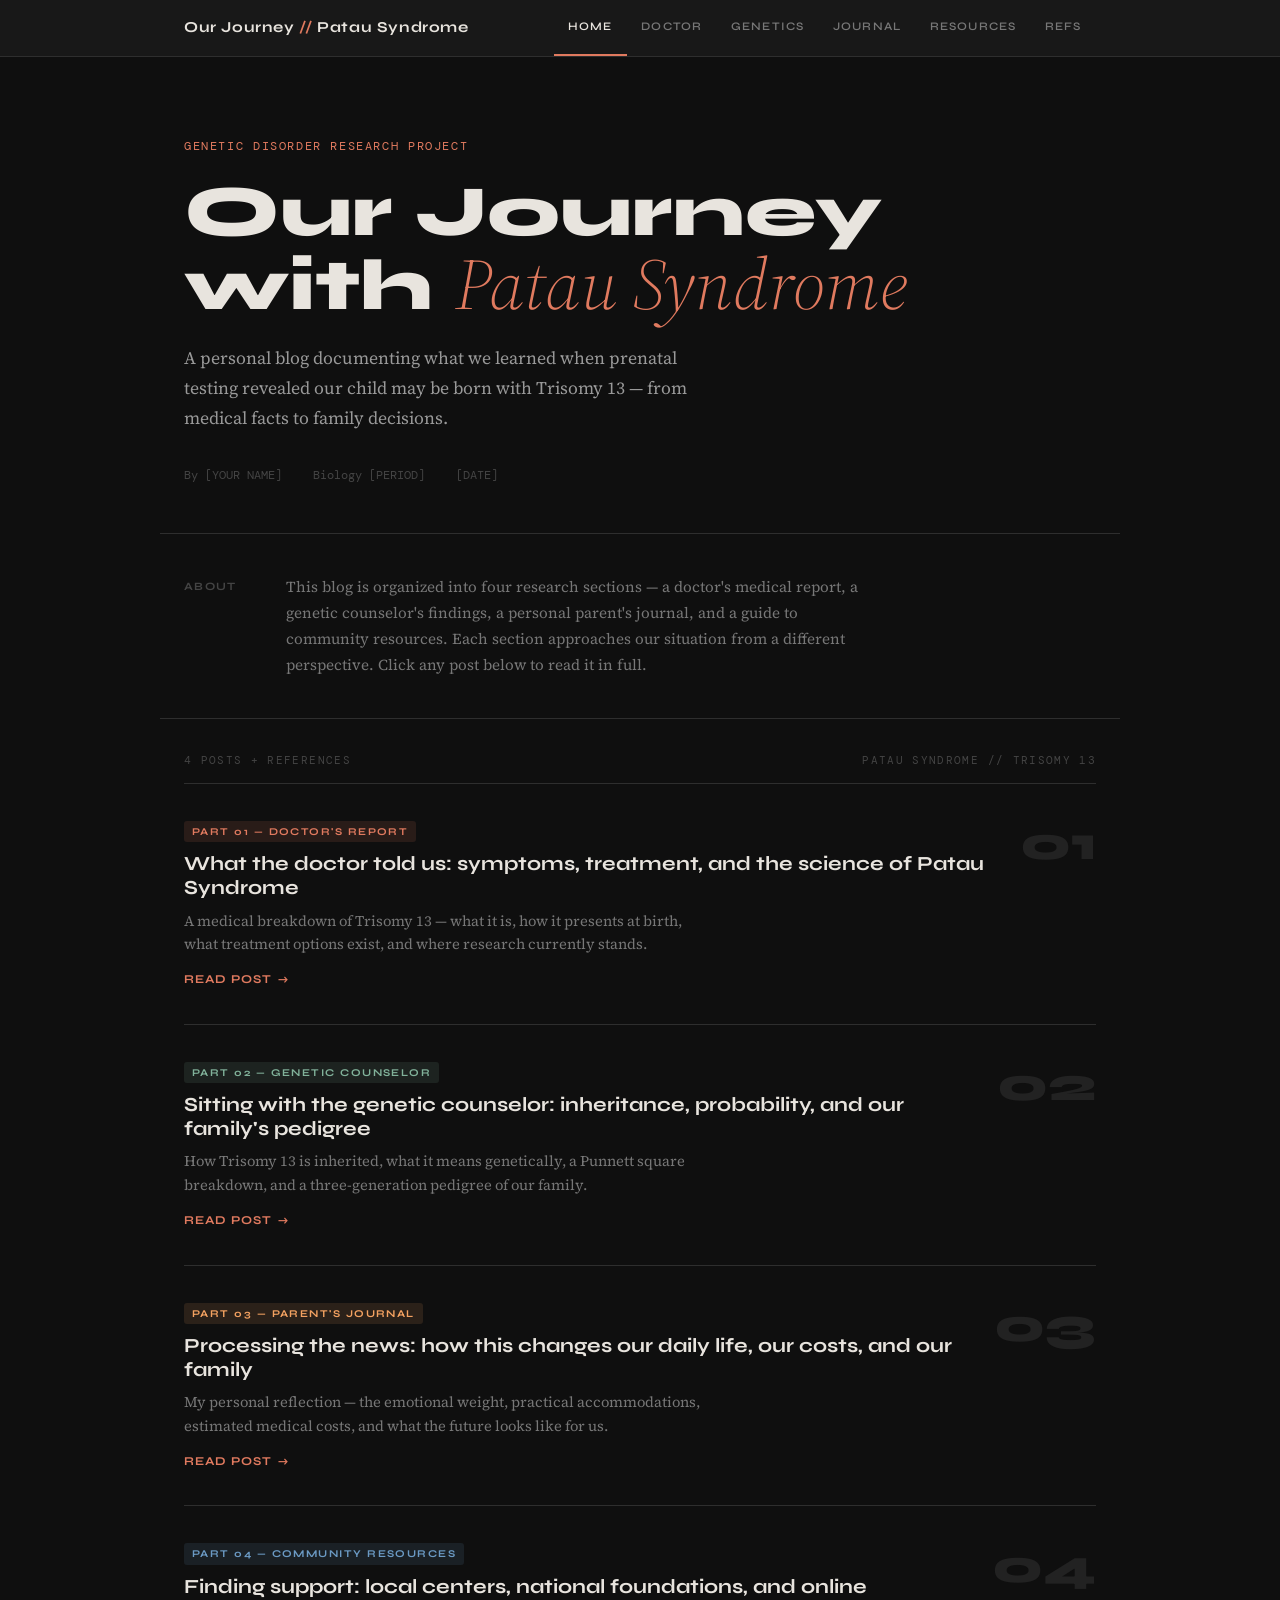
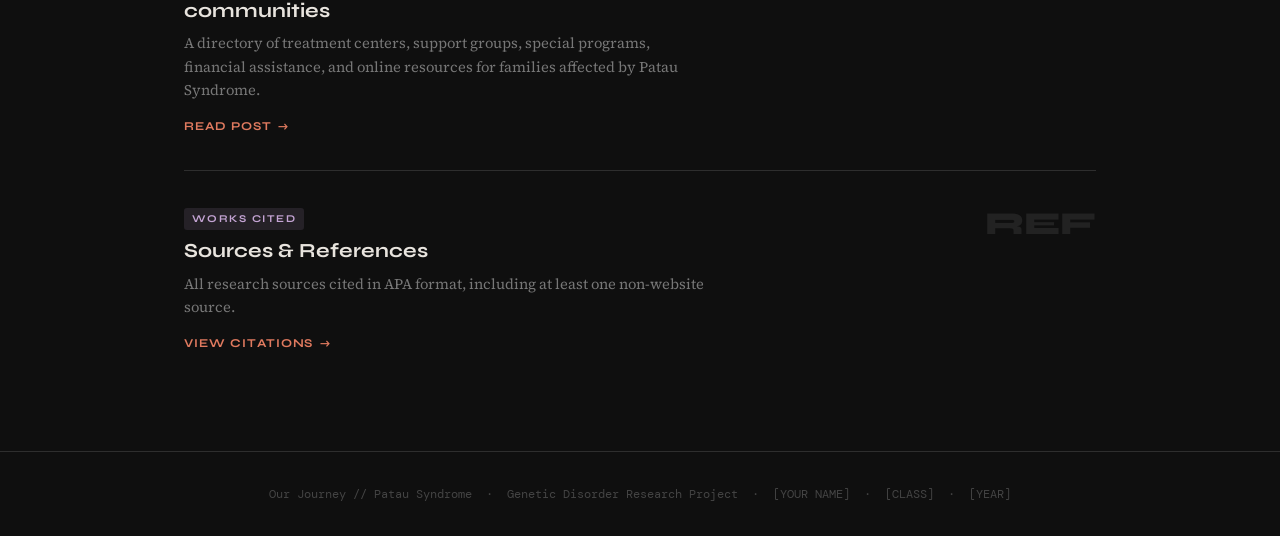
==== index.html @ 20a320dc "Add files via upload" ====
<!DOCTYPE html>
<html lang="en">
<head>
  <meta charset="UTF-8"/>
  <meta name="viewport" content="width=device-width, initial-scale=1.0"/>
  <title>Our Journey // Patau Syndrome</title>
  <link href="https://fonts.googleapis.com/css2?family=Syne:wght@400;600;700;800&family=Source+Serif+4:ital,opsz,wght@0,8..60,300;0,8..60,400;0,8..60,600;1,8..60,300;1,8..60,400&family=DM+Mono:wght@400;500&display=swap" rel="stylesheet"/>
  <style>
    :root {
      --bg: #0f0f0f; --surface: #181818; --surface2: #222; --border: #2e2e2e;
      --text: #e8e4de; --muted: #777; --muted2: #444; --accent: #e07a5f;
      --tag1: #e07a5f; --tag2: #81b29a; --tag3: #f4a261; --tag4: #6b9ac4; --tag5: #c4a4d4;
    }
    *, *::before, *::after { box-sizing: border-box; margin: 0; padding: 0; }
    html { scroll-behavior: smooth; }
    body { background: var(--bg); color: var(--text); font-family: 'Source Serif 4', Georgia, serif; line-height: 1.7; }

    .site-nav { background: var(--surface); border-bottom: 1px solid var(--border); position: sticky; top: 0; z-index: 50; }
    .nav-inner { max-width: 960px; margin: 0 auto; padding: 0 1.5rem; display: flex; align-items: center; justify-content: space-between; height: 56px; }
    .nav-brand { font-family: 'Syne', sans-serif; font-size: 0.95rem; font-weight: 700; letter-spacing: 0.04em; color: var(--text); text-decoration: none; }
    .nav-brand span { color: var(--accent); }
    .nav-links { display: flex; }
    .nav-links a { font-family: 'Syne', sans-serif; font-size: 0.72rem; font-weight: 600; letter-spacing: 0.1em; text-transform: uppercase; color: var(--muted); text-decoration: none; padding: 0 0.9rem; height: 56px; display: flex; align-items: center; border-bottom: 2px solid transparent; transition: color 0.15s, border-color 0.15s; }
    .nav-links a:hover { color: var(--text); }
    .nav-links a.active { color: var(--text); border-bottom-color: var(--accent); }

    /* ── HERO ── */
    .hero { max-width: 960px; margin: 0 auto; padding: 5rem 1.5rem 3rem; border-bottom: 1px solid var(--border); }
    .hero-label { font-family: 'DM Mono', monospace; font-size: 0.72rem; color: var(--accent); letter-spacing: 0.14em; text-transform: uppercase; margin-bottom: 1.2rem; }
    .hero h1 { font-family: 'Syne', sans-serif; font-size: clamp(2.4rem, 7vw, 4.5rem); font-weight: 800; line-height: 1.0; color: var(--text); margin-bottom: 1.4rem; }
    .hero h1 em { font-style: italic; color: var(--accent); font-family: 'Source Serif 4', serif; font-weight: 300; }
    .hero-desc { font-size: 1.1rem; color: #999; max-width: 540px; line-height: 1.7; margin-bottom: 2rem; }
    .hero-meta { font-family: 'DM Mono', monospace; font-size: 0.72rem; color: var(--muted2); }
    .hero-meta span { margin-right: 1.5rem; }

    /* ── ABOUT STRIP ── */
    .about-strip { max-width: 960px; margin: 0 auto; padding: 2.5rem 1.5rem; border-bottom: 1px solid var(--border); display: flex; gap: 2rem; align-items: flex-start; }
    .about-strip p { font-size: 0.95rem; color: var(--muted); line-height: 1.7; max-width: 580px; }
    .about-strip .about-label { font-family: 'Syne', sans-serif; font-size: 0.7rem; font-weight: 700; letter-spacing: 0.12em; text-transform: uppercase; color: var(--muted2); white-space: nowrap; padding-top: 0.15rem; min-width: 70px; }

    /* ── POST LIST ── */
    .posts { max-width: 960px; margin: 0 auto; padding: 0 1.5rem; }
    .posts-header { padding: 2rem 0 0; font-family: 'DM Mono', monospace; font-size: 0.7rem; color: var(--muted2); text-transform: uppercase; letter-spacing: 0.12em; border-bottom: 1px solid var(--border); padding-bottom: 0.8rem; display: flex; justify-content: space-between; }

    .post-card { display: grid; grid-template-columns: 1fr auto; gap: 1.5rem; align-items: start; padding: 2rem 0; border-bottom: 1px solid var(--border); text-decoration: none; transition: background 0.1s; }
    .post-card:hover .post-card-title { color: var(--accent); }
    .post-card:last-child { border-bottom: none; }

    .post-card-tag { display: inline-block; font-family: 'Syne', sans-serif; font-size: 0.65rem; font-weight: 700; letter-spacing: 0.14em; text-transform: uppercase; padding: 2px 8px; border-radius: 3px; margin-bottom: 0.6rem; }
    .t1 { background: rgba(224,122,95,0.12); color: var(--tag1); }
    .t2 { background: rgba(129,178,154,0.12); color: var(--tag2); }
    .t3 { background: rgba(244,162,97,0.12); color: var(--tag3); }
    .t4 { background: rgba(107,154,196,0.12); color: var(--tag4); }
    .t5 { background: rgba(196,164,212,0.12); color: var(--tag5); }

    .post-card-title { font-family: 'Syne', sans-serif; font-size: 1.25rem; font-weight: 700; color: var(--text); line-height: 1.2; margin-bottom: 0.6rem; transition: color 0.15s; }
    .post-card-desc { font-size: 0.92rem; color: var(--muted); line-height: 1.6; max-width: 520px; }
    .post-card-num { font-family: 'Syne', sans-serif; font-size: 3rem; font-weight: 800; color: var(--surface2); line-height: 1; padding-top: 0.3rem; user-select: none; }

    .read-link { display: inline-flex; align-items: center; gap: 0.4rem; font-family: 'Syne', sans-serif; font-size: 0.75rem; font-weight: 700; letter-spacing: 0.08em; text-transform: uppercase; color: var(--accent); margin-top: 0.8rem; text-decoration: none; }
    .read-link::after { content: '→'; }

    /* ── FOOTER ── */
    .site-footer { border-top: 1px solid var(--border); padding: 2rem 1.5rem; text-align: center; font-family: 'DM Mono', monospace; font-size: 0.74rem; color: var(--muted2); margin-top: 4rem; }
    .site-footer a { color: var(--muted); text-decoration: none; }

    @media (max-width: 600px) {
      .nav-links a { padding: 0 0.5rem; font-size: 0.65rem; }
      .post-card { grid-template-columns: 1fr; }
      .post-card-num { display: none; }
      .about-strip { flex-direction: column; gap: 0.5rem; }
    }
  </style>
</head>
<body>

<nav class="site-nav">
  <div class="nav-inner">
    <a href="index.html" class="nav-brand">Our Journey <span>//</span> Patau Syndrome</a>
    <div class="nav-links">
      <a href="index.html" class="active">Home</a>
      <a href="doctors-report.html">Doctor</a>
      <a href="genetic-counselor.html">Genetics</a>
      <a href="parents-journal.html">Journal</a>
      <a href="community-resources.html">Resources</a>
      <a href="references.html">Refs</a>
    </div>
  </div>
</nav>

<section class="hero">
  <p class="hero-label">Genetic Disorder Research Project</p>
  <h1>Our Journey<br>with <em>Patau Syndrome</em></h1>
  <p class="hero-desc">
    A personal blog documenting what we learned when prenatal testing revealed our child
    may be born with Trisomy 13 — from medical facts to family decisions.
  </p>
  <div class="hero-meta">
    <span>By [YOUR NAME]</span>
    <span>Biology [PERIOD]</span>
    <span>[DATE]</span>
  </div>
</section>

<div class="about-strip">
  <span class="about-label">About</span>
  <p>
    This blog is organized into four research sections — a doctor's medical report, a genetic
    counselor's findings, a personal parent's journal, and a guide to community resources. Each section
    approaches our situation from a different perspective. Click any post below to read it in full.
  </p>
</div>

<div class="posts">
  <div class="posts-header">
    <span>4 Posts + References</span>
    <span>Patau Syndrome // Trisomy 13</span>
  </div>

  <!-- POST 1 -->
  <a href="doctors-report.html" class="post-card">
    <div>
      <div class="post-card-tag t1">Part 01 — Doctor's Report</div>
      <div class="post-card-title">What the doctor told us: symptoms, treatment, and the science of Patau Syndrome</div>
      <p class="post-card-desc">A medical breakdown of Trisomy 13 — what it is, how it presents at birth, what treatment options exist, and where research currently stands.</p>
      <span class="read-link">Read post</span>
    </div>
    <div class="post-card-num">01</div>
  </a>

  <!-- POST 2 -->
  <a href="genetic-counselor.html" class="post-card">
    <div>
      <div class="post-card-tag t2">Part 02 — Genetic Counselor</div>
      <div class="post-card-title">Sitting with the genetic counselor: inheritance, probability, and our family's pedigree</div>
      <p class="post-card-desc">How Trisomy 13 is inherited, what it means genetically, a Punnett square breakdown, and a three-generation pedigree of our family.</p>
      <span class="read-link">Read post</span>
    </div>
    <div class="post-card-num">02</div>
  </a>

  <!-- POST 3 -->
  <a href="parents-journal.html" class="post-card">
    <div>
      <div class="post-card-tag t3">Part 03 — Parent's Journal</div>
      <div class="post-card-title">Processing the news: how this changes our daily life, our costs, and our family</div>
      <p class="post-card-desc">My personal reflection — the emotional weight, practical accommodations, estimated medical costs, and what the future looks like for us.</p>
      <span class="read-link">Read post</span>
    </div>
    <div class="post-card-num">03</div>
  </a>

  <!-- POST 4 -->
  <a href="community-resources.html" class="post-card">
    <div>
      <div class="post-card-tag t4">Part 04 — Community Resources</div>
      <div class="post-card-title">Finding support: local centers, national foundations, and online communities</div>
      <p class="post-card-desc">A directory of treatment centers, support groups, special programs, financial assistance, and online resources for families affected by Patau Syndrome.</p>
      <span class="read-link">Read post</span>
    </div>
    <div class="post-card-num">04</div>
  </a>

  <!-- REFERENCES -->
  <a href="references.html" class="post-card">
    <div>
      <div class="post-card-tag t5">Works Cited</div>
      <div class="post-card-title">Sources &amp; References</div>
      <p class="post-card-desc">All research sources cited in APA format, including at least one non-website source.</p>
      <span class="read-link">View citations</span>
    </div>
    <div class="post-card-num" style="font-size:2rem;">REF</div>
  </a>

</div>

<footer class="site-footer">
  Our Journey // Patau Syndrome &nbsp;&middot;&nbsp; Genetic Disorder Research Project &nbsp;&middot;&nbsp; [YOUR NAME] &nbsp;&middot;&nbsp; [CLASS] &nbsp;&middot;&nbsp; [YEAR]
</footer>

</body>
</html>
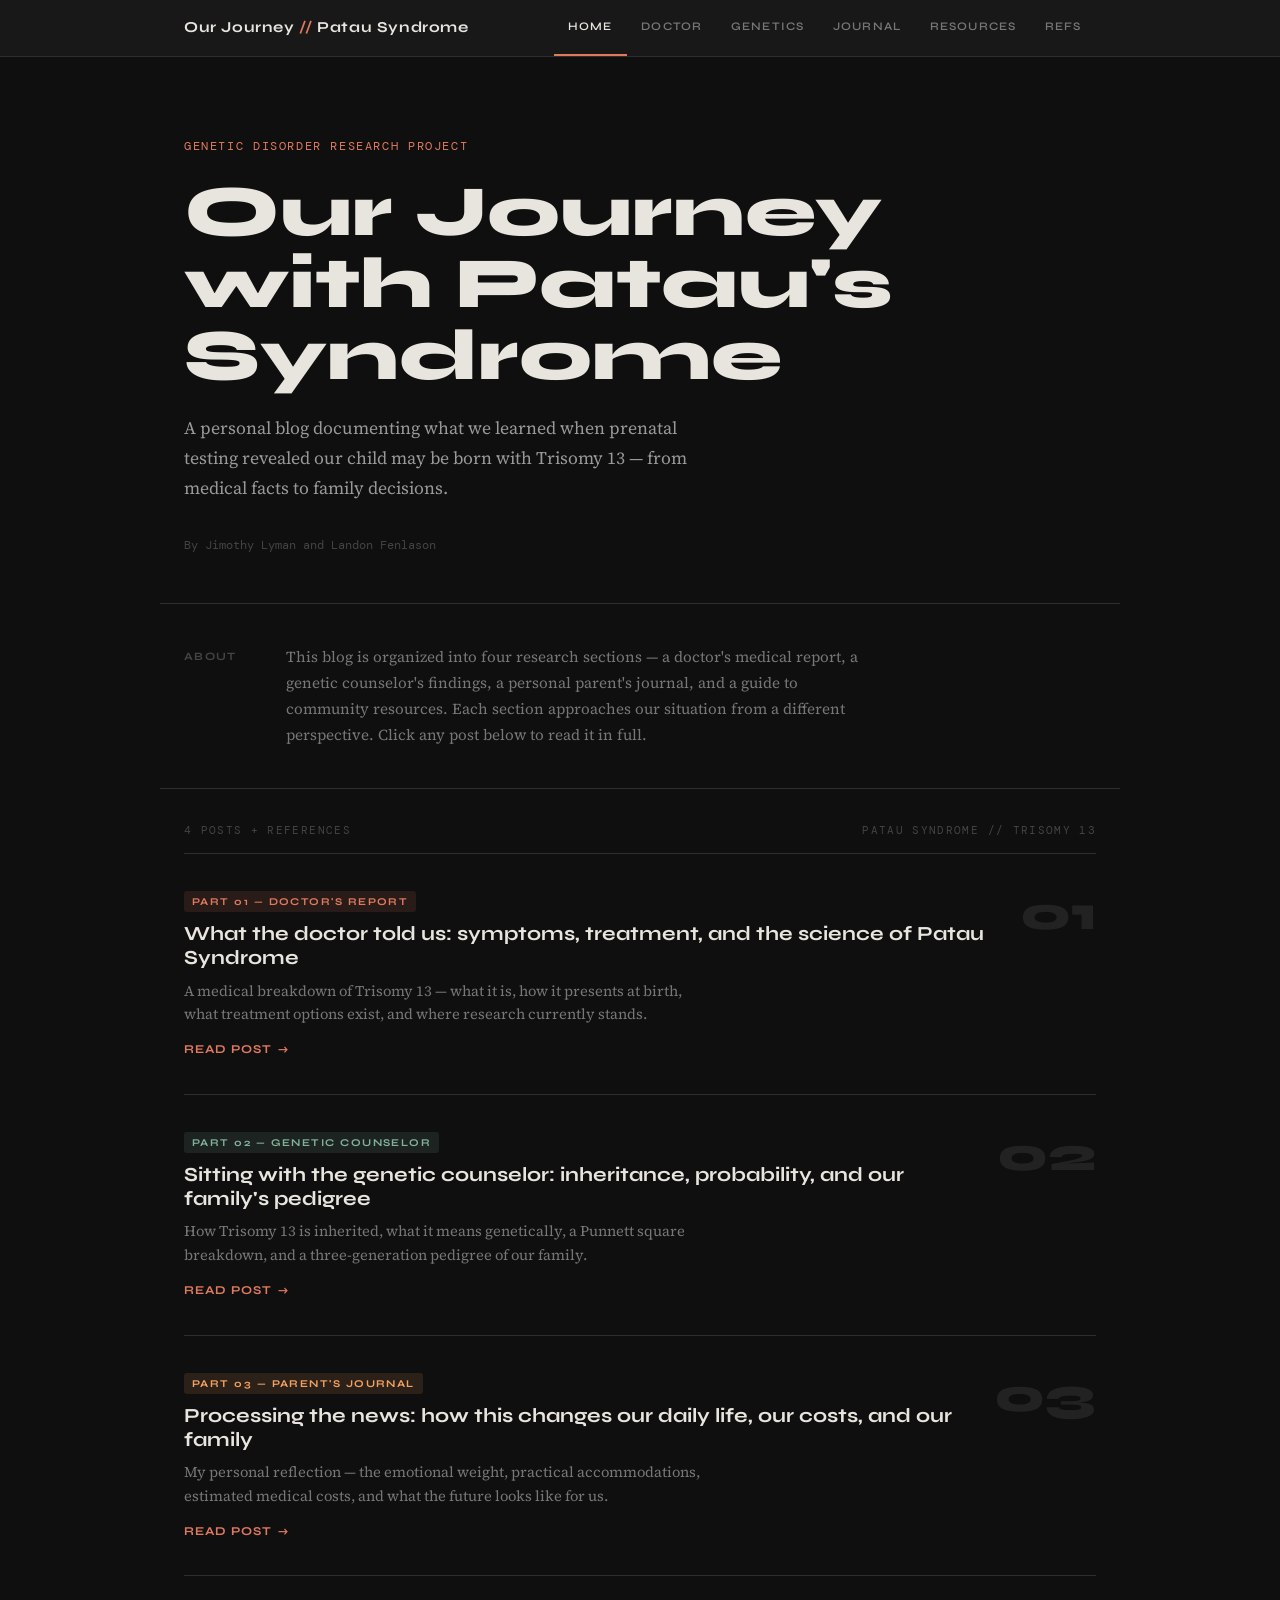
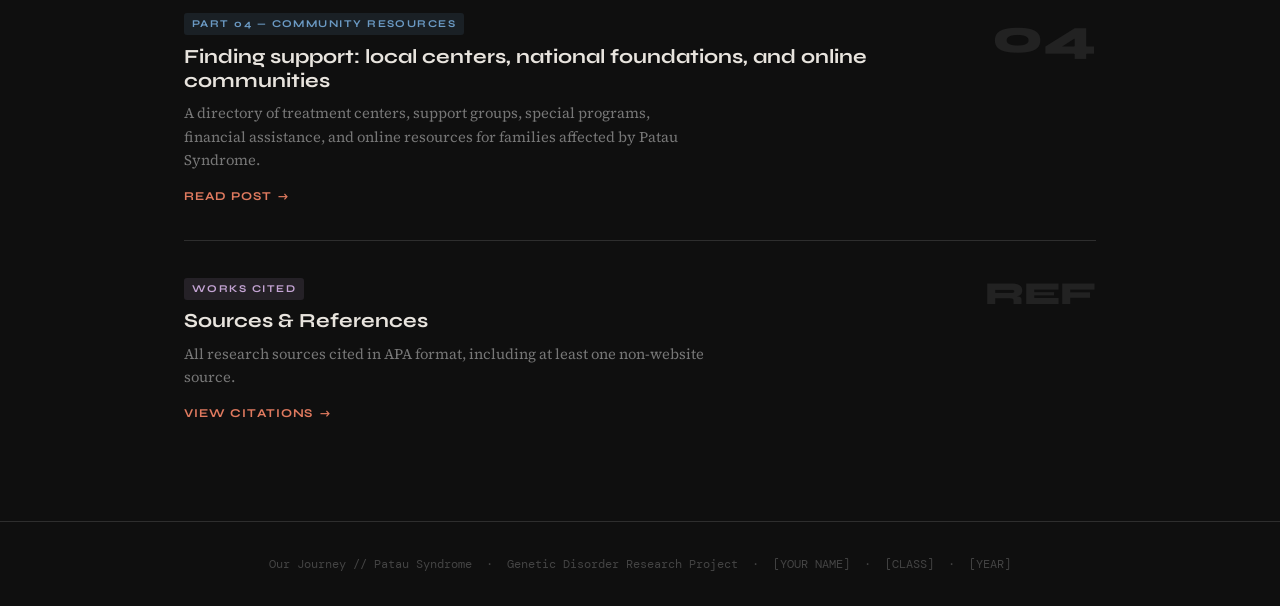
==== commit 7ba58ecb: "Formatting and signature" ====
--- a/index.html
+++ b/index.html
@@ -90,15 +90,13 @@
 
 <section class="hero">
   <p class="hero-label">Genetic Disorder Research Project</p>
-  <h1>Our Journey<br>with <em>Patau Syndrome</em></h1>
+  <h1>Our Journey<br>with Patau's Syndrome</h1>
   <p class="hero-desc">
     A personal blog documenting what we learned when prenatal testing revealed our child
     may be born with Trisomy 13 — from medical facts to family decisions.
   </p>
   <div class="hero-meta">
-    <span>By [YOUR NAME]</span>
-    <span>Biology [PERIOD]</span>
-    <span>[DATE]</span>
+    <span>By Jimothy Lyman and Landon Fenlason</span>
   </div>
 </section>
 
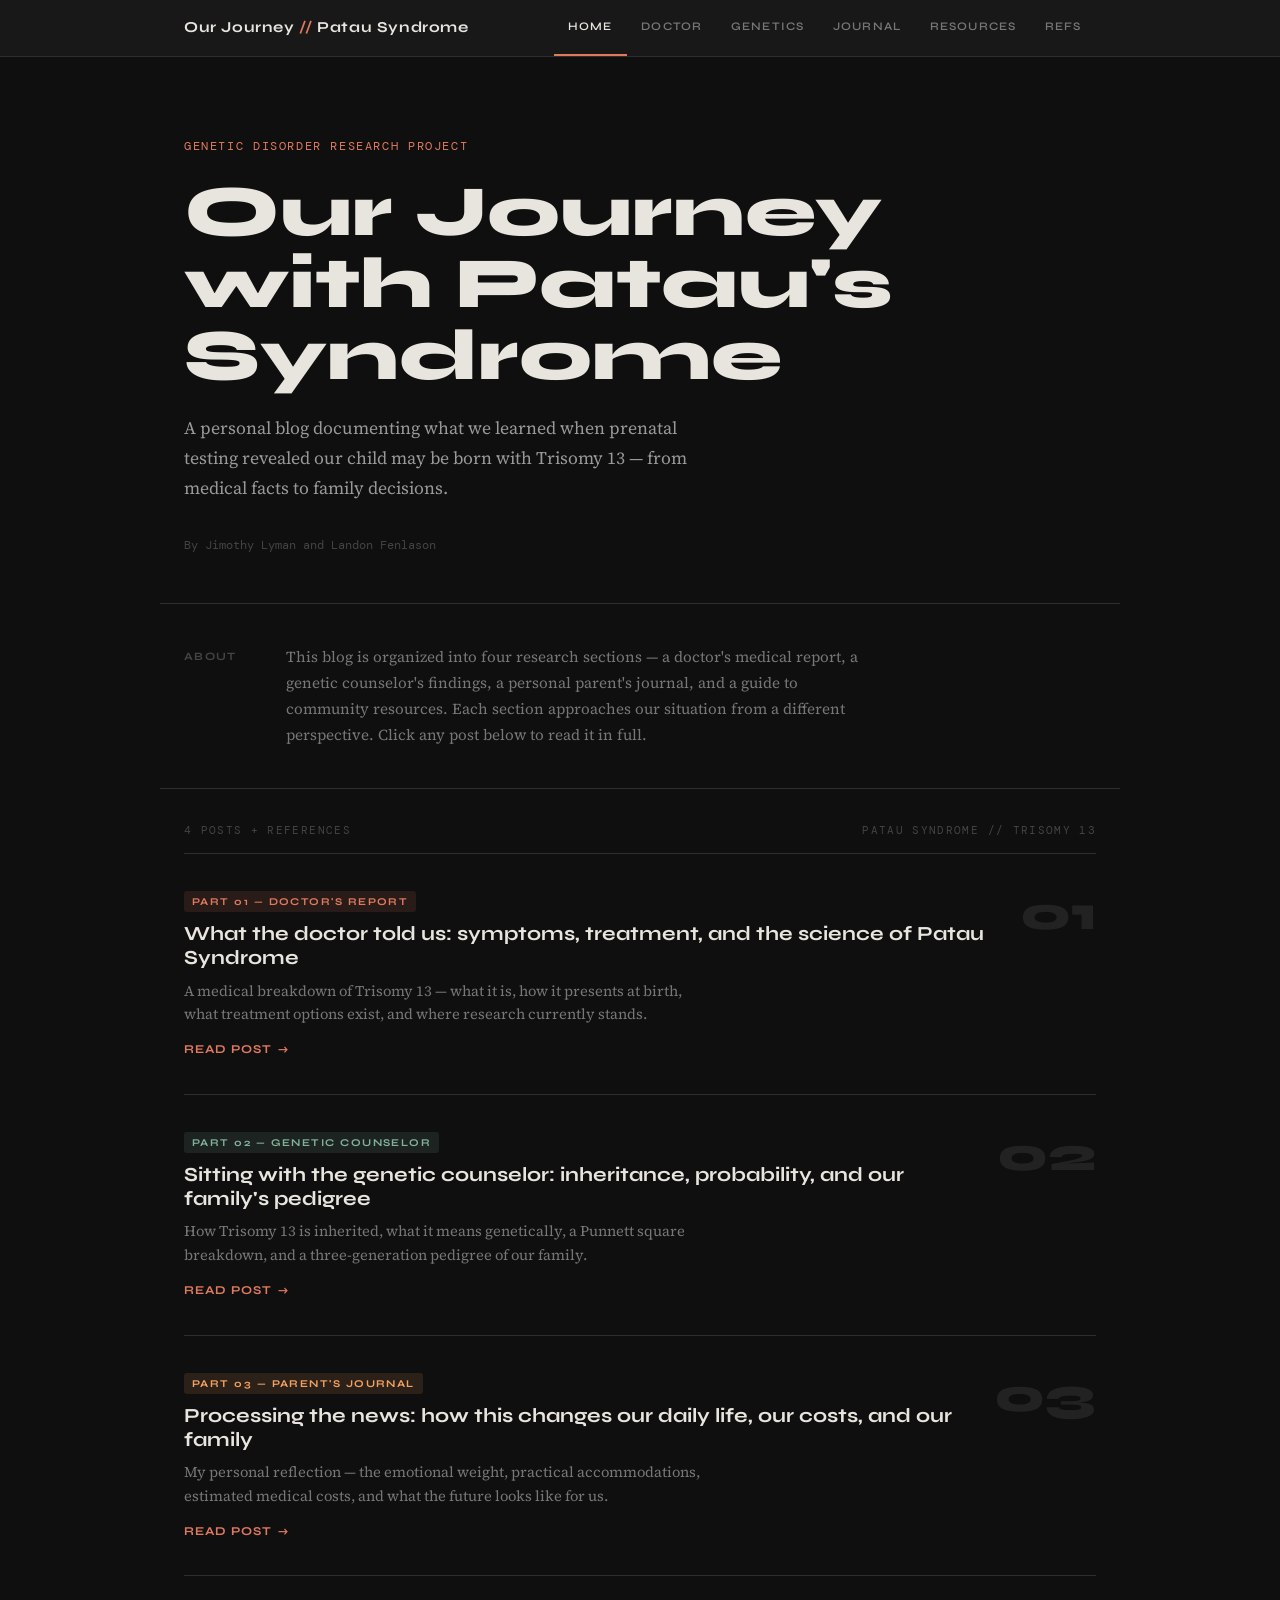
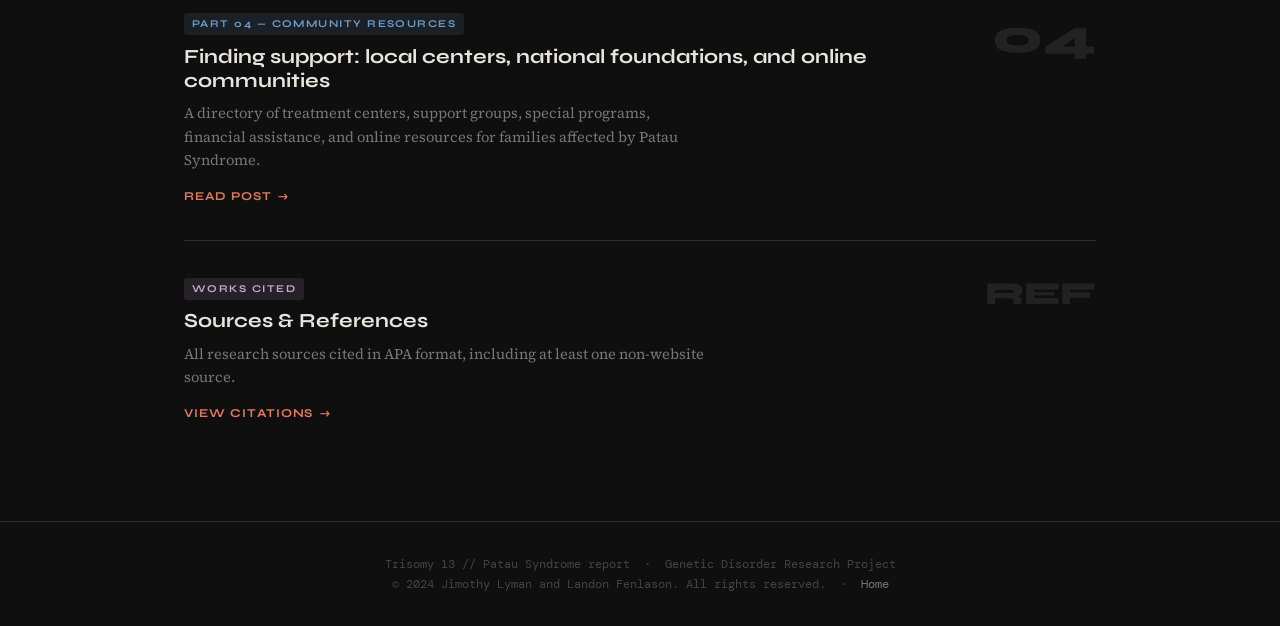
==== commit 925a5505: "Footer fix" ====
--- a/index.html
+++ b/index.html
@@ -3,7 +3,7 @@
 <head>
   <meta charset="UTF-8"/>
   <meta name="viewport" content="width=device-width, initial-scale=1.0"/>
-  <title>Our Journey // Patau Syndrome</title>
+  <title>Trisomy 13 // Patau Syndrome report</title>
   <link href="https://fonts.googleapis.com/css2?family=Syne:wght@400;600;700;800&family=Source+Serif+4:ital,opsz,wght@0,8..60,300;0,8..60,400;0,8..60,600;1,8..60,300;1,8..60,400&family=DM+Mono:wght@400;500&display=swap" rel="stylesheet"/>
   <style>
     :root {
@@ -173,8 +173,7 @@
 </div>
 
 <footer class="site-footer">
-  Our Journey // Patau Syndrome &nbsp;&middot;&nbsp; Genetic Disorder Research Project &nbsp;&middot;&nbsp; [YOUR NAME] &nbsp;&middot;&nbsp; [CLASS] &nbsp;&middot;&nbsp; [YEAR]
-</footer>
-
+  Trisomy 13 // Patau Syndrome report &nbsp;&middot;&nbsp; Genetic Disorder Research Project<br>
+  &copy; 2024 Jimothy Lyman and Landon Fenlason. All rights reserved. &nbsp;&middot;&nbsp; <a href="index.html">Home</a>
 </body>
 </html>
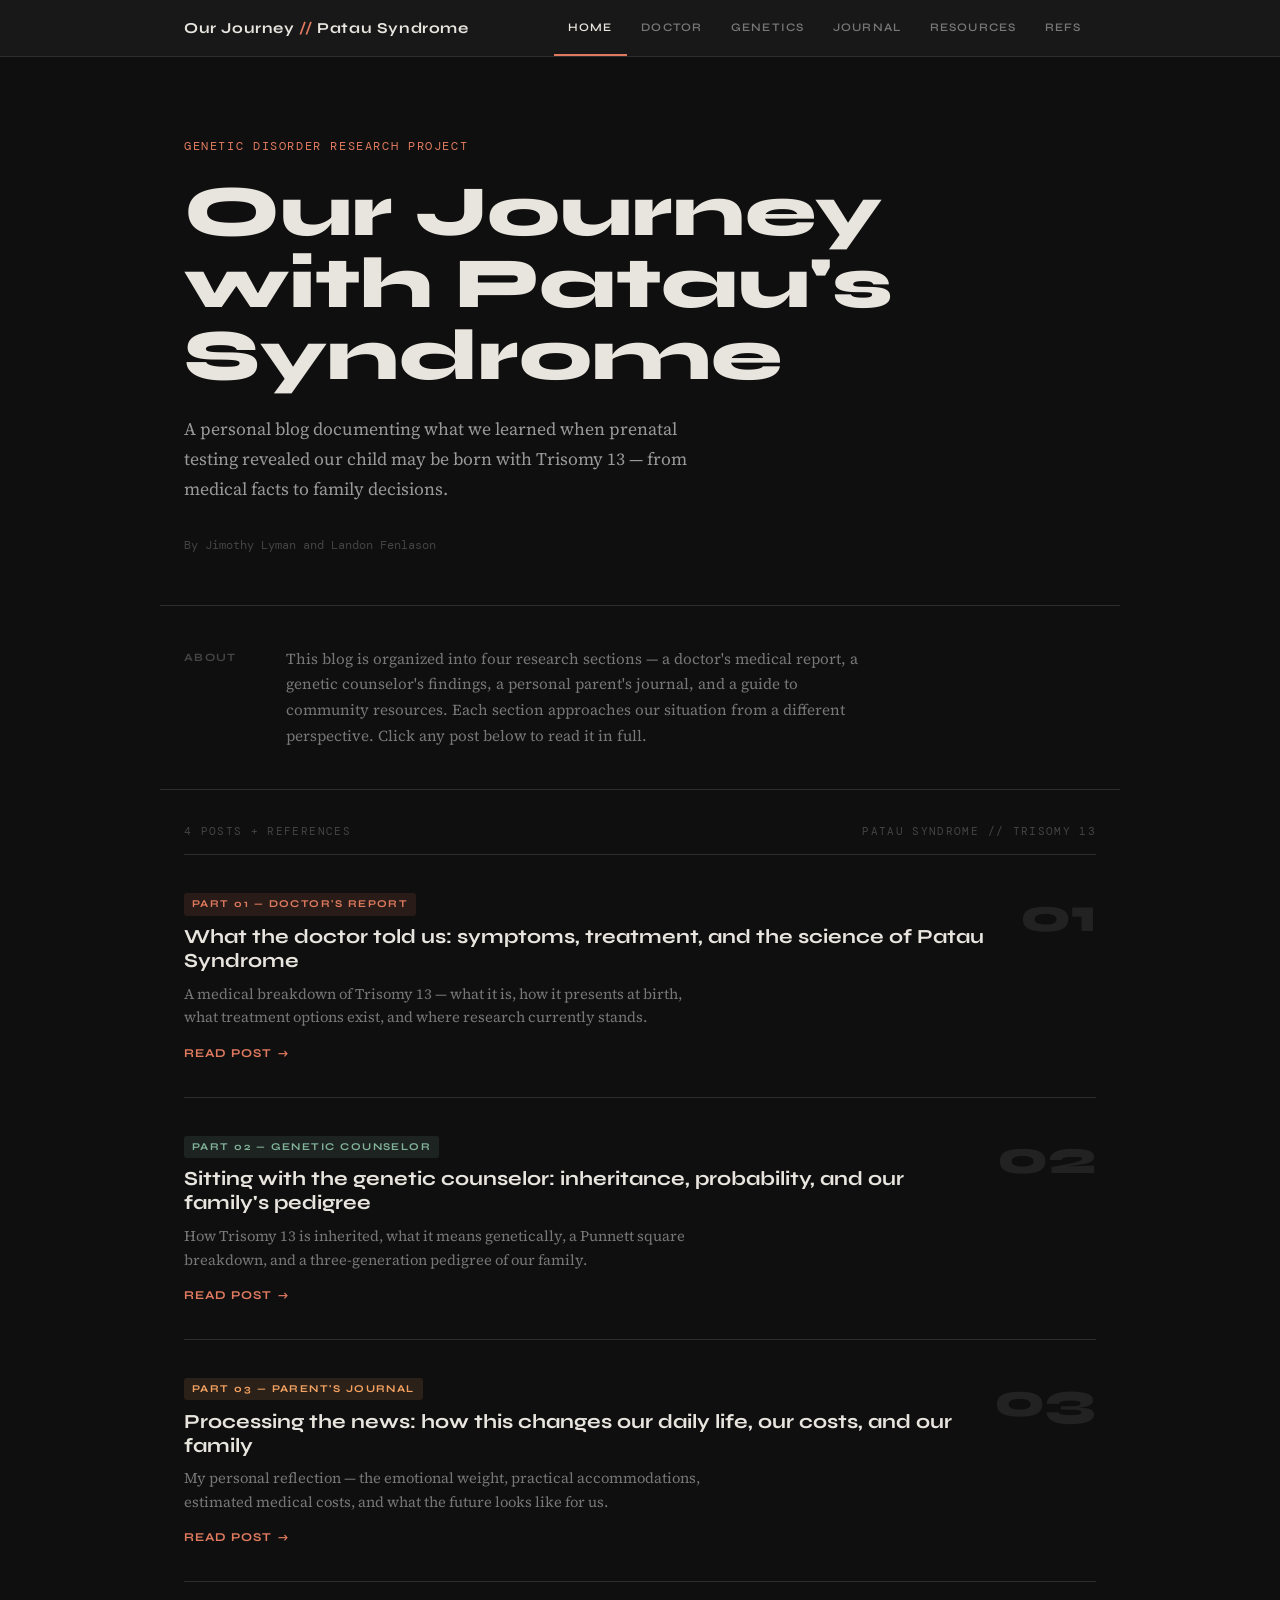
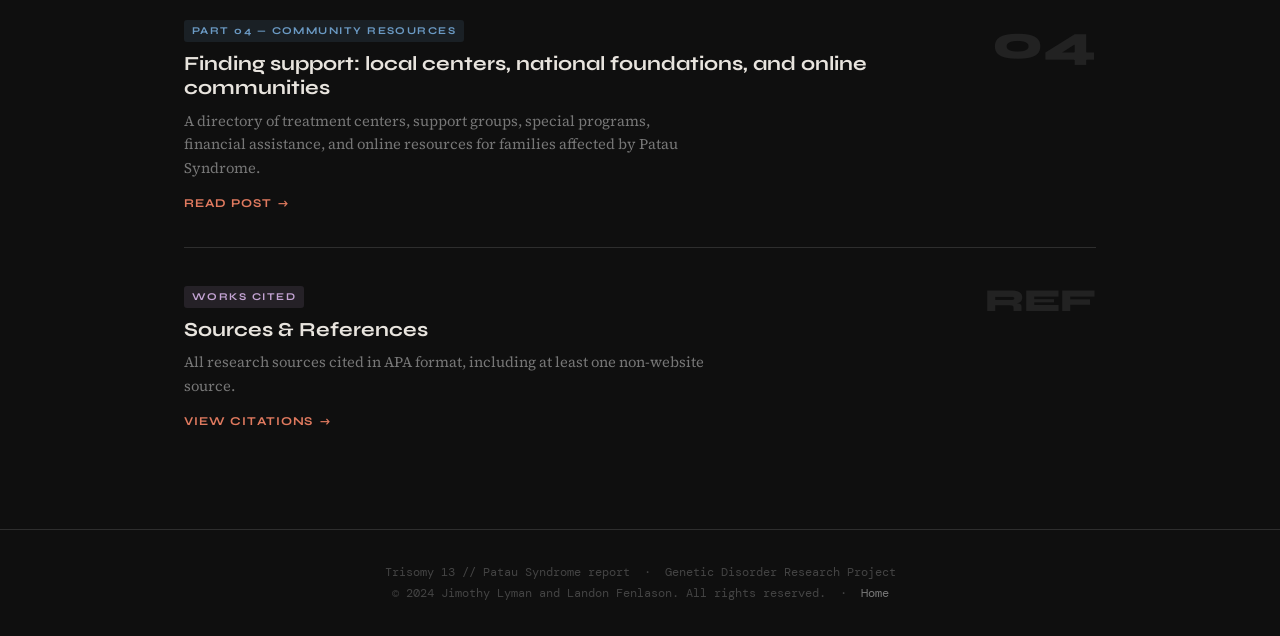
==== commit 7fa53656: "Added styles.css" ====
--- a/index.html
+++ b/index.html
@@ -5,74 +5,9 @@
   <meta name="viewport" content="width=device-width, initial-scale=1.0"/>
   <title>Trisomy 13 // Patau Syndrome report</title>
   <link href="https://fonts.googleapis.com/css2?family=Syne:wght@400;600;700;800&family=Source+Serif+4:ital,opsz,wght@0,8..60,300;0,8..60,400;0,8..60,600;1,8..60,300;1,8..60,400&family=DM+Mono:wght@400;500&display=swap" rel="stylesheet"/>
-  <style>
-    :root {
-      --bg: #0f0f0f; --surface: #181818; --surface2: #222; --border: #2e2e2e;
-      --text: #e8e4de; --muted: #777; --muted2: #444; --accent: #e07a5f;
-      --tag1: #e07a5f; --tag2: #81b29a; --tag3: #f4a261; --tag4: #6b9ac4; --tag5: #c4a4d4;
-    }
-    *, *::before, *::after { box-sizing: border-box; margin: 0; padding: 0; }
-    html { scroll-behavior: smooth; }
-    body { background: var(--bg); color: var(--text); font-family: 'Source Serif 4', Georgia, serif; line-height: 1.7; }
-
-    .site-nav { background: var(--surface); border-bottom: 1px solid var(--border); position: sticky; top: 0; z-index: 50; }
-    .nav-inner { max-width: 960px; margin: 0 auto; padding: 0 1.5rem; display: flex; align-items: center; justify-content: space-between; height: 56px; }
-    .nav-brand { font-family: 'Syne', sans-serif; font-size: 0.95rem; font-weight: 700; letter-spacing: 0.04em; color: var(--text); text-decoration: none; }
-    .nav-brand span { color: var(--accent); }
-    .nav-links { display: flex; }
-    .nav-links a { font-family: 'Syne', sans-serif; font-size: 0.72rem; font-weight: 600; letter-spacing: 0.1em; text-transform: uppercase; color: var(--muted); text-decoration: none; padding: 0 0.9rem; height: 56px; display: flex; align-items: center; border-bottom: 2px solid transparent; transition: color 0.15s, border-color 0.15s; }
-    .nav-links a:hover { color: var(--text); }
-    .nav-links a.active { color: var(--text); border-bottom-color: var(--accent); }
-
-    /* ── HERO ── */
-    .hero { max-width: 960px; margin: 0 auto; padding: 5rem 1.5rem 3rem; border-bottom: 1px solid var(--border); }
-    .hero-label { font-family: 'DM Mono', monospace; font-size: 0.72rem; color: var(--accent); letter-spacing: 0.14em; text-transform: uppercase; margin-bottom: 1.2rem; }
-    .hero h1 { font-family: 'Syne', sans-serif; font-size: clamp(2.4rem, 7vw, 4.5rem); font-weight: 800; line-height: 1.0; color: var(--text); margin-bottom: 1.4rem; }
-    .hero h1 em { font-style: italic; color: var(--accent); font-family: 'Source Serif 4', serif; font-weight: 300; }
-    .hero-desc { font-size: 1.1rem; color: #999; max-width: 540px; line-height: 1.7; margin-bottom: 2rem; }
-    .hero-meta { font-family: 'DM Mono', monospace; font-size: 0.72rem; color: var(--muted2); }
-    .hero-meta span { margin-right: 1.5rem; }
-
-    /* ── ABOUT STRIP ── */
-    .about-strip { max-width: 960px; margin: 0 auto; padding: 2.5rem 1.5rem; border-bottom: 1px solid var(--border); display: flex; gap: 2rem; align-items: flex-start; }
-    .about-strip p { font-size: 0.95rem; color: var(--muted); line-height: 1.7; max-width: 580px; }
-    .about-strip .about-label { font-family: 'Syne', sans-serif; font-size: 0.7rem; font-weight: 700; letter-spacing: 0.12em; text-transform: uppercase; color: var(--muted2); white-space: nowrap; padding-top: 0.15rem; min-width: 70px; }
-
-    /* ── POST LIST ── */
-    .posts { max-width: 960px; margin: 0 auto; padding: 0 1.5rem; }
-    .posts-header { padding: 2rem 0 0; font-family: 'DM Mono', monospace; font-size: 0.7rem; color: var(--muted2); text-transform: uppercase; letter-spacing: 0.12em; border-bottom: 1px solid var(--border); padding-bottom: 0.8rem; display: flex; justify-content: space-between; }
-
-    .post-card { display: grid; grid-template-columns: 1fr auto; gap: 1.5rem; align-items: start; padding: 2rem 0; border-bottom: 1px solid var(--border); text-decoration: none; transition: background 0.1s; }
-    .post-card:hover .post-card-title { color: var(--accent); }
-    .post-card:last-child { border-bottom: none; }
-
-    .post-card-tag { display: inline-block; font-family: 'Syne', sans-serif; font-size: 0.65rem; font-weight: 700; letter-spacing: 0.14em; text-transform: uppercase; padding: 2px 8px; border-radius: 3px; margin-bottom: 0.6rem; }
-    .t1 { background: rgba(224,122,95,0.12); color: var(--tag1); }
-    .t2 { background: rgba(129,178,154,0.12); color: var(--tag2); }
-    .t3 { background: rgba(244,162,97,0.12); color: var(--tag3); }
-    .t4 { background: rgba(107,154,196,0.12); color: var(--tag4); }
-    .t5 { background: rgba(196,164,212,0.12); color: var(--tag5); }
-
-    .post-card-title { font-family: 'Syne', sans-serif; font-size: 1.25rem; font-weight: 700; color: var(--text); line-height: 1.2; margin-bottom: 0.6rem; transition: color 0.15s; }
-    .post-card-desc { font-size: 0.92rem; color: var(--muted); line-height: 1.6; max-width: 520px; }
-    .post-card-num { font-family: 'Syne', sans-serif; font-size: 3rem; font-weight: 800; color: var(--surface2); line-height: 1; padding-top: 0.3rem; user-select: none; }
-
-    .read-link { display: inline-flex; align-items: center; gap: 0.4rem; font-family: 'Syne', sans-serif; font-size: 0.75rem; font-weight: 700; letter-spacing: 0.08em; text-transform: uppercase; color: var(--accent); margin-top: 0.8rem; text-decoration: none; }
-    .read-link::after { content: '→'; }
-
-    /* ── FOOTER ── */
-    .site-footer { border-top: 1px solid var(--border); padding: 2rem 1.5rem; text-align: center; font-family: 'DM Mono', monospace; font-size: 0.74rem; color: var(--muted2); margin-top: 4rem; }
-    .site-footer a { color: var(--muted); text-decoration: none; }
-
-    @media (max-width: 600px) {
-      .nav-links a { padding: 0 0.5rem; font-size: 0.65rem; }
-      .post-card { grid-template-columns: 1fr; }
-      .post-card-num { display: none; }
-      .about-strip { flex-direction: column; gap: 0.5rem; }
-    }
-  </style>
+  <link rel="stylesheet" href="styles.css"/>
 </head>
-<body>
+<body class="page-home">
 
 <nav class="site-nav">
   <div class="nav-inner">
@@ -115,7 +50,6 @@
     <span>Patau Syndrome // Trisomy 13</span>
   </div>
 
-  <!-- POST 1 -->
   <a href="doctors-report.html" class="post-card">
     <div>
       <div class="post-card-tag t1">Part 01 — Doctor's Report</div>
@@ -126,7 +60,6 @@
     <div class="post-card-num">01</div>
   </a>
 
-  <!-- POST 2 -->
   <a href="genetic-counselor.html" class="post-card">
     <div>
       <div class="post-card-tag t2">Part 02 — Genetic Counselor</div>
@@ -137,7 +70,6 @@
     <div class="post-card-num">02</div>
   </a>
 
-  <!-- POST 3 -->
   <a href="parents-journal.html" class="post-card">
     <div>
       <div class="post-card-tag t3">Part 03 — Parent's Journal</div>
@@ -148,7 +80,6 @@
     <div class="post-card-num">03</div>
   </a>
 
-  <!-- POST 4 -->
   <a href="community-resources.html" class="post-card">
     <div>
       <div class="post-card-tag t4">Part 04 — Community Resources</div>
@@ -159,7 +90,6 @@
     <div class="post-card-num">04</div>
   </a>
 
-  <!-- REFERENCES -->
   <a href="references.html" class="post-card">
     <div>
       <div class="post-card-tag t5">Works Cited</div>
@@ -169,11 +99,12 @@
     </div>
     <div class="post-card-num" style="font-size:2rem;">REF</div>
   </a>
-
 </div>
 
 <footer class="site-footer">
   Trisomy 13 // Patau Syndrome report &nbsp;&middot;&nbsp; Genetic Disorder Research Project<br>
   &copy; 2024 Jimothy Lyman and Landon Fenlason. All rights reserved. &nbsp;&middot;&nbsp; <a href="index.html">Home</a>
+</footer>
+
 </body>
 </html>
--- a/styles.css
+++ b/styles.css
@@ -0,0 +1,647 @@
+/* =============================================================
+   styles.css — Unified stylesheet for Trisomy 13 / Patau Syndrome site
+   Pages: index, doctors-report, genetic-counselor,
+          parents-journal, community-resources, references
+   ============================================================= */
+
+/* ── CSS VARIABLES ─────────────────────────────────────────── */
+:root {
+  --bg: #0f0f0f;
+  --surface: #181818;
+  --surface2: #222;
+  --border: #2e2e2e;
+  --text: #e8e4de;
+  --muted: #777;
+  --muted2: #444;
+  --accent: #e07a5f;
+  --tag1: #e07a5f;
+  --tag2: #81b29a;
+  --tag3: #f4a261;
+  --tag4: #6b9ac4;
+  --tag5: #c4a4d4;
+}
+
+/* ── RESET ──────────────────────────────────────────────────── */
+*, *::before, *::after { box-sizing: border-box; margin: 0; padding: 0; }
+html { scroll-behavior: smooth; }
+body {
+  background: var(--bg);
+  color: var(--text);
+  font-family: 'Source Serif 4', Georgia, serif;
+  line-height: 1.75;
+}
+
+/* ── NAV ────────────────────────────────────────────────────── */
+.site-nav {
+  background: var(--surface);
+  border-bottom: 1px solid var(--border);
+  position: sticky;
+  top: 0;
+  z-index: 50;
+}
+.nav-inner {
+  max-width: 960px;
+  margin: 0 auto;
+  padding: 0 1.5rem;
+  display: flex;
+  align-items: center;
+  justify-content: space-between;
+  height: 56px;
+}
+.nav-brand {
+  font-family: 'Syne', sans-serif;
+  font-size: 0.95rem;
+  font-weight: 700;
+  letter-spacing: 0.04em;
+  color: var(--text);
+  text-decoration: none;
+}
+.nav-brand span { color: var(--tag1); }
+.nav-links { display: flex; }
+.nav-links a {
+  font-family: 'Syne', sans-serif;
+  font-size: 0.72rem;
+  font-weight: 600;
+  letter-spacing: 0.1em;
+  text-transform: uppercase;
+  color: var(--muted);
+  text-decoration: none;
+  padding: 0 0.9rem;
+  height: 56px;
+  display: flex;
+  align-items: center;
+  border-bottom: 2px solid transparent;
+  transition: color 0.15s, border-color 0.15s;
+}
+.nav-links a:hover { color: var(--text); }
+
+/*
+ * Per-page active underline colour.
+ * Add one of these classes to <body> on each page:
+ *   page-home | page-doctor | page-genetics | page-journal | page-resources | page-refs
+ */
+body.page-home      .nav-links a.active { color: var(--text); border-bottom-color: var(--accent); }
+body.page-doctor    .nav-links a.active { color: var(--text); border-bottom-color: var(--tag1); }
+body.page-genetics  .nav-links a.active { color: var(--text); border-bottom-color: var(--tag2); }
+body.page-journal   .nav-links a.active { color: var(--text); border-bottom-color: var(--tag3); }
+body.page-resources .nav-links a.active { color: var(--text); border-bottom-color: var(--tag4); }
+body.page-refs      .nav-links a.active { color: var(--text); border-bottom-color: var(--tag5); }
+
+/* ── PAGE WRAPPERS ──────────────────────────────────────────── */
+.page {
+  max-width: 720px;
+  margin: 0 auto;
+  padding: 3.5rem 1.5rem 6rem;
+}
+/* community-resources uses a wider layout */
+.page.page-wide { max-width: 960px; }
+
+/* ── POST HEADER ────────────────────────────────────────────── */
+.post-tag {
+  display: inline-block;
+  font-family: 'Syne', sans-serif;
+  font-size: 0.68rem;
+  font-weight: 700;
+  letter-spacing: 0.14em;
+  text-transform: uppercase;
+  padding: 3px 10px;
+  border-radius: 3px;
+  margin-bottom: 1.2rem;
+}
+.post-tag.t1 { background: rgba(224,122,95,0.12);  color: var(--tag1); }
+.post-tag.t2 { background: rgba(129,178,154,0.12); color: var(--tag2); }
+.post-tag.t3 { background: rgba(244,162,97,0.12);  color: var(--tag3); }
+.post-tag.t4 { background: rgba(107,154,196,0.12); color: var(--tag4); }
+.post-tag.t5 { background: rgba(196,164,212,0.12); color: var(--tag5); }
+
+.post-title {
+  font-family: 'Syne', sans-serif;
+  font-size: clamp(1.8rem, 5vw, 2.6rem);
+  font-weight: 800;
+  line-height: 1.1;
+  color: var(--text);
+  margin-bottom: 1rem;
+  max-width: 700px;
+}
+.post-meta {
+  font-family: 'DM Mono', monospace;
+  font-size: 0.73rem;
+  color: var(--muted2);
+  margin-bottom: 2.5rem;
+  padding-bottom: 2rem;
+  border-bottom: 1px solid var(--border);
+}
+.post-meta span { margin-right: 1.2rem; }
+
+/* ── PROSE ──────────────────────────────────────────────────── */
+.prose h2 {
+  font-family: 'Syne', sans-serif;
+  font-size: 1.2rem;
+  font-weight: 700;
+  color: var(--text);
+  margin: 3rem 0 1rem;
+  padding-top: 2.5rem;
+  border-top: 1px solid var(--border);
+}
+.prose h2:first-child { margin-top: 0; padding-top: 0; border-top: none; }
+.prose h3 {
+  font-family: 'Syne', sans-serif;
+  font-size: 0.82rem;
+  font-weight: 700;
+  color: var(--muted);
+  text-transform: uppercase;
+  letter-spacing: 0.1em;
+  margin: 1.8rem 0 0.7rem;
+}
+.prose p  { margin-bottom: 1.3rem; color: #ccc8c0; font-size: 1.02rem; }
+.prose ul,
+.prose ol { margin: 0.5rem 0 1.4rem 1.3rem; color: #ccc8c0; font-size: 1.02rem; }
+.prose li { margin-bottom: 0.5rem; }
+.prose strong { color: var(--text); font-weight: 600; }
+
+/* ── BLOCKQUOTE ─────────────────────────────────────────────── */
+/*
+ * Default border colour is --accent (tag1/red).
+ * doctor stays tag1, genetics uses tag2, journal uses tag3, resources uses tag4.
+ */
+blockquote {
+  border-left: 3px solid var(--tag1);
+  padding: 0.8rem 1.2rem;
+  margin: 2rem 0;
+  background: var(--surface);
+  border-radius: 0 6px 6px 0;
+  max-width: 680px;
+}
+blockquote p { color: #999 !important; font-style: italic; margin: 0 !important; font-size: 0.97rem; }
+
+body.page-genetics  blockquote { border-left-color: var(--tag2); }
+body.page-journal   blockquote { border-left-color: var(--tag3); }
+body.page-resources blockquote { border-left-color: var(--tag4); }
+
+/* ── TODO BOXES ─────────────────────────────────────────────── */
+.todo {
+  background: #1a1600;
+  border: 1px dashed #554400;
+  border-radius: 6px;
+  padding: 0.7rem 1rem;
+  margin: 0.8rem 0 1.6rem;
+  font-family: 'DM Mono', monospace;
+  font-size: 0.75rem;
+  color: #aa8800;
+  line-height: 1.5;
+}
+.todo::before { content: "// TODO: "; opacity: 0.55; }
+
+/* ── STAT GRID ──────────────────────────────────────────────── */
+.stat-grid {
+  display: grid;
+  grid-template-columns: repeat(auto-fit, minmax(140px, 1fr));
+  gap: 1px;
+  background: var(--border);
+  border: 1px solid var(--border);
+  border-radius: 8px;
+  overflow: hidden;
+  margin: 1.8rem 0;
+}
+.stat-cell {
+  background: var(--surface);
+  padding: 1.2rem 0.8rem;
+  text-align: center;
+}
+.stat-cell .num {
+  font-family: 'Syne', sans-serif;
+  font-size: 1.5rem;
+  font-weight: 800;
+  color: var(--tag1);   /* doctor uses tag1 */
+  display: block;
+  margin-bottom: 0.3rem;
+}
+.stat-cell .lbl {
+  font-family: 'DM Mono', monospace;
+  font-size: 0.65rem;
+  color: var(--muted);
+  text-transform: uppercase;
+  letter-spacing: 0.06em;
+  line-height: 1.4;
+}
+/* journal page uses tag3 for stat numbers */
+body.page-journal .stat-cell .num { color: var(--tag3); }
+
+/* ── IMAGE GRID & PLACEHOLDERS ──────────────────────────────── */
+.img-grid2 {
+  display: grid;
+  grid-template-columns: 1fr 1fr;
+  gap: 1rem;
+  margin: 2rem 0;
+}
+.img-ph {
+  background: var(--surface2);
+  border: 1px dashed var(--border);
+  border-radius: 8px;
+  display: flex;
+  flex-direction: column;
+  align-items: center;
+  justify-content: center;
+  gap: 0.6rem;
+  color: var(--muted2);
+  font-family: 'DM Mono', monospace;
+  font-size: 0.7rem;
+  text-align: center;
+  padding: 1rem;
+}
+/* opt-in aspect ratios used by specific pages */
+.img-ph.ratio-4-3  { aspect-ratio: 4/3; }
+.img-ph.ratio-16-9 { aspect-ratio: 16/9; }
+.img-ph .icon { font-size: 1.8rem; opacity: 0.25; }
+.blog-img { width: 100%; border-radius: 8px; object-fit: cover; display: block; }
+.img-caption {
+  font-family: 'DM Mono', monospace;
+  font-size: 0.7rem;
+  color: var(--muted2);
+  margin-top: 0.4rem;
+  text-align: center;
+}
+
+/* ── POST NAV ───────────────────────────────────────────────── */
+.post-nav {
+  display: flex;
+  justify-content: space-between;
+  margin-top: 4rem;
+  padding-top: 2rem;
+  border-top: 1px solid var(--border);
+}
+.post-nav a {
+  font-family: 'Syne', sans-serif;
+  font-size: 0.8rem;
+  font-weight: 700;
+  letter-spacing: 0.06em;
+  text-transform: uppercase;
+  color: var(--muted);
+  text-decoration: none;
+  transition: color 0.15s;
+}
+.post-nav a:hover { color: var(--text); }
+/* "Next" accent per section */
+body.page-doctor    .post-nav .next { color: var(--tag1); }
+body.page-genetics  .post-nav .next { color: var(--tag2); }
+body.page-journal   .post-nav .next { color: var(--tag3); }
+body.page-resources .post-nav .next { color: var(--tag4); }
+
+/* ── FOOTER ─────────────────────────────────────────────────── */
+.site-footer {
+  border-top: 1px solid var(--border);
+  padding: 2rem 1.5rem;
+  text-align: center;
+  font-family: 'DM Mono', monospace;
+  font-size: 0.74rem;
+  color: var(--muted2);
+  margin-top: 4rem;
+}
+.site-footer a { color: var(--muted); text-decoration: none; }
+
+/* ══════════════════════════════════════════════════════════════
+   INDEX PAGE
+   ══════════════════════════════════════════════════════════════ */
+.hero {
+  max-width: 960px;
+  margin: 0 auto;
+  padding: 5rem 1.5rem 3rem;
+  border-bottom: 1px solid var(--border);
+}
+.hero-label {
+  font-family: 'DM Mono', monospace;
+  font-size: 0.72rem;
+  color: var(--accent);
+  letter-spacing: 0.14em;
+  text-transform: uppercase;
+  margin-bottom: 1.2rem;
+}
+.hero h1 {
+  font-family: 'Syne', sans-serif;
+  font-size: clamp(2.4rem, 7vw, 4.5rem);
+  font-weight: 800;
+  line-height: 1.0;
+  color: var(--text);
+  margin-bottom: 1.4rem;
+}
+.hero h1 em {
+  font-style: italic;
+  color: var(--accent);
+  font-family: 'Source Serif 4', serif;
+  font-weight: 300;
+}
+.hero-desc {
+  font-size: 1.1rem;
+  color: #999;
+  max-width: 540px;
+  line-height: 1.7;
+  margin-bottom: 2rem;
+}
+.hero-meta { font-family: 'DM Mono', monospace; font-size: 0.72rem; color: var(--muted2); }
+.hero-meta span { margin-right: 1.5rem; }
+
+.about-strip {
+  max-width: 960px;
+  margin: 0 auto;
+  padding: 2.5rem 1.5rem;
+  border-bottom: 1px solid var(--border);
+  display: flex;
+  gap: 2rem;
+  align-items: flex-start;
+}
+.about-strip p { font-size: 0.95rem; color: var(--muted); line-height: 1.7; max-width: 580px; }
+.about-strip .about-label {
+  font-family: 'Syne', sans-serif;
+  font-size: 0.7rem;
+  font-weight: 700;
+  letter-spacing: 0.12em;
+  text-transform: uppercase;
+  color: var(--muted2);
+  white-space: nowrap;
+  padding-top: 0.15rem;
+  min-width: 70px;
+}
+
+.posts { max-width: 960px; margin: 0 auto; padding: 0 1.5rem; }
+.posts-header {
+  padding: 2rem 0 0.8rem;
+  font-family: 'DM Mono', monospace;
+  font-size: 0.7rem;
+  color: var(--muted2);
+  text-transform: uppercase;
+  letter-spacing: 0.12em;
+  border-bottom: 1px solid var(--border);
+  display: flex;
+  justify-content: space-between;
+}
+
+.post-card {
+  display: grid;
+  grid-template-columns: 1fr auto;
+  gap: 1.5rem;
+  align-items: start;
+  padding: 2rem 0;
+  border-bottom: 1px solid var(--border);
+  text-decoration: none;
+  transition: background 0.1s;
+}
+.post-card:hover .post-card-title { color: var(--accent); }
+.post-card:last-child { border-bottom: none; }
+
+.post-card-tag {
+  display: inline-block;
+  font-family: 'Syne', sans-serif;
+  font-size: 0.65rem;
+  font-weight: 700;
+  letter-spacing: 0.14em;
+  text-transform: uppercase;
+  padding: 2px 8px;
+  border-radius: 3px;
+  margin-bottom: 0.6rem;
+}
+.post-card-tag.t1 { background: rgba(224,122,95,0.12);  color: var(--tag1); }
+.post-card-tag.t2 { background: rgba(129,178,154,0.12); color: var(--tag2); }
+.post-card-tag.t3 { background: rgba(244,162,97,0.12);  color: var(--tag3); }
+.post-card-tag.t4 { background: rgba(107,154,196,0.12); color: var(--tag4); }
+.post-card-tag.t5 { background: rgba(196,164,212,0.12); color: var(--tag5); }
+
+.post-card-title {
+  font-family: 'Syne', sans-serif;
+  font-size: 1.25rem;
+  font-weight: 700;
+  color: var(--text);
+  line-height: 1.2;
+  margin-bottom: 0.6rem;
+  transition: color 0.15s;
+}
+.post-card-desc { font-size: 0.92rem; color: var(--muted); line-height: 1.6; max-width: 520px; }
+.post-card-num {
+  font-family: 'Syne', sans-serif;
+  font-size: 3rem;
+  font-weight: 800;
+  color: var(--surface2);
+  line-height: 1;
+  padding-top: 0.3rem;
+  user-select: none;
+}
+
+.read-link {
+  display: inline-flex;
+  align-items: center;
+  gap: 0.4rem;
+  font-family: 'Syne', sans-serif;
+  font-size: 0.75rem;
+  font-weight: 700;
+  letter-spacing: 0.08em;
+  text-transform: uppercase;
+  color: var(--accent);
+  margin-top: 0.8rem;
+  text-decoration: none;
+}
+.read-link::after { content: '→'; }
+
+/* ══════════════════════════════════════════════════════════════
+   GENETIC COUNSELOR — Punnett table & pedigree
+   ══════════════════════════════════════════════════════════════ */
+.punnett-wrap { margin: 2rem 0; overflow-x: auto; }
+.punnett-note {
+  font-family: 'DM Mono', monospace;
+  font-size: 0.74rem;
+  color: var(--muted);
+  margin-bottom: 1rem;
+  font-style: italic;
+  line-height: 1.5;
+}
+table.punnett {
+  border-collapse: collapse;
+  font-family: 'Syne', sans-serif;
+  font-size: 0.88rem;
+  width: 100%;
+}
+table.punnett td,
+table.punnett th {
+  border: 1px solid var(--border);
+  padding: 0.9rem 1rem;
+  text-align: center;
+  min-width: 140px;
+}
+table.punnett th { background: var(--surface2); color: var(--muted); font-size: 0.78rem; letter-spacing: 0.06em; font-weight: 600; }
+table.punnett .ph       { background: var(--surface2); font-style: italic; color: var(--muted); font-size: 0.8rem; }
+table.punnett .normal   { background: rgba(129,178,154,0.07); color: var(--tag2); }
+table.punnett .carrier  { background: rgba(244,162,97,0.07);  color: var(--tag3); }
+table.punnett .affected { background: rgba(224,122,95,0.08);  color: var(--tag1); }
+
+.pedigree-wrap {
+  background: var(--surface);
+  border: 1px solid var(--border);
+  border-radius: 8px;
+  padding: 1.5rem;
+  margin: 2rem 0;
+}
+.pedigree-note {
+  font-family: 'DM Mono', monospace;
+  font-size: 0.72rem;
+  color: var(--muted2);
+  text-align: center;
+  margin-top: 1rem;
+  line-height: 1.6;
+}
+
+/* ══════════════════════════════════════════════════════════════
+   COMMUNITY RESOURCES — section labels & resource cards
+   ══════════════════════════════════════════════════════════════ */
+.section-label {
+  font-family: 'Syne', sans-serif;
+  font-size: 0.78rem;
+  font-weight: 700;
+  letter-spacing: 0.12em;
+  text-transform: uppercase;
+  color: var(--muted2);
+  padding: 2.5rem 0 0.8rem;
+  margin-top: 2.5rem;
+  border-top: 1px solid var(--border);
+  display: block;
+}
+.section-label:first-of-type { margin-top: 0; border-top: none; padding-top: 0; }
+
+.intro-text {
+  max-width: 600px;
+  color: #999;
+  font-size: 0.97rem;
+  margin-bottom: 1.5rem;
+  line-height: 1.7;
+}
+
+.card-grid {
+  display: grid;
+  grid-template-columns: repeat(auto-fill, minmax(260px, 1fr));
+  gap: 1px;
+  background: var(--border);
+  border: 1px solid var(--border);
+  border-radius: 8px;
+  overflow: hidden;
+  margin: 1rem 0 2rem;
+}
+.resource-card { background: var(--surface); padding: 1.3rem 1.5rem; }
+.resource-card h4 {
+  font-family: 'Syne', sans-serif;
+  font-size: 0.95rem;
+  font-weight: 700;
+  color: var(--text);
+  margin-bottom: 0.5rem;
+  line-height: 1.3;
+}
+.resource-card p { font-size: 0.86rem; color: var(--muted); margin-bottom: 0.8rem; line-height: 1.6; }
+.resource-card .contact { font-family: 'DM Mono', monospace; font-size: 0.72rem; color: var(--tag4); line-height: 1.7; word-break: break-word; }
+.resource-card .placeholder {
+  font-family: 'DM Mono', monospace;
+  font-size: 0.75rem;
+  color: #444;
+  font-style: italic;
+  border: 1px dashed #333;
+  border-radius: 4px;
+  padding: 0.5rem 0.8rem;
+  margin-top: 0.5rem;
+}
+
+/* ══════════════════════════════════════════════════════════════
+   REFERENCES PAGE
+   ══════════════════════════════════════════════════════════════ */
+.ref-intro { color: #888; font-size: 0.95rem; line-height: 1.7; margin-bottom: 2.5rem; max-width: 580px; }
+.ref-intro a { color: var(--tag5); text-decoration: underline; text-underline-offset: 3px; }
+
+.req-box {
+  background: var(--surface);
+  border: 1px solid var(--border);
+  border-radius: 8px;
+  padding: 1.3rem 1.5rem;
+  margin-bottom: 2.5rem;
+}
+.req-box h3 {
+  font-family: 'Syne', sans-serif;
+  font-size: 0.8rem;
+  font-weight: 700;
+  letter-spacing: 0.1em;
+  text-transform: uppercase;
+  color: var(--muted2);
+  margin-bottom: 1rem;
+}
+.req-list { list-style: none; margin: 0; padding: 0; }
+.req-list li {
+  font-family: 'DM Mono', monospace;
+  font-size: 0.78rem;
+  color: var(--muted);
+  padding: 0.4rem 0;
+  border-bottom: 1px solid var(--border);
+  display: flex;
+  gap: 0.8rem;
+  align-items: baseline;
+}
+.req-list li:last-child { border-bottom: none; }
+.req-list .check   { color: var(--tag2); font-size: 0.7rem; flex-shrink: 0; }
+.req-list .pending { color: #444;        font-size: 0.7rem; flex-shrink: 0; }
+
+.cite-section-label {
+  font-family: 'Syne', sans-serif;
+  font-size: 0.72rem;
+  font-weight: 700;
+  letter-spacing: 0.12em;
+  text-transform: uppercase;
+  color: var(--muted2);
+  padding: 2rem 0 0.6rem;
+  margin-top: 1rem;
+  display: flex;
+  align-items: center;
+  gap: 0.8rem;
+}
+.cite-section-label::after { content: ''; flex: 1; height: 1px; background: var(--border); }
+
+.citation {
+  padding: 1.3rem 0;
+  border-bottom: 1px solid var(--border);
+  display: grid;
+  grid-template-columns: auto 1fr;
+  gap: 1.2rem;
+  align-items: start;
+}
+.citation:last-child { border-bottom: none; }
+.cite-num { font-family: 'Syne', sans-serif; font-size: 1.1rem; font-weight: 800; color: var(--muted2); line-height: 1; padding-top: 0.2rem; min-width: 28px; }
+.cite-body { font-family: 'DM Mono', monospace; font-size: 0.8rem; color: #888; line-height: 1.7; user-select: all; }
+.cite-body .cite-type {
+  display: inline-block;
+  font-size: 0.65rem;
+  font-weight: 700;
+  letter-spacing: 0.1em;
+  text-transform: uppercase;
+  padding: 1px 7px;
+  border-radius: 3px;
+  margin-bottom: 0.4rem;
+  vertical-align: middle;
+  margin-left: 0.4rem;
+}
+.non-web { background: rgba(129,178,154,0.1); color: var(--tag2); }
+.web     { background: rgba(107,154,196,0.1); color: var(--tag4); }
+
+.tip-box {
+  background: var(--surface);
+  border: 1px solid var(--border);
+  border-radius: 8px;
+  padding: 1.2rem 1.5rem;
+  margin-top: 2.5rem;
+  font-family: 'DM Mono', monospace;
+  font-size: 0.78rem;
+  color: var(--muted);
+  line-height: 1.7;
+}
+.tip-box strong { color: var(--muted2); font-weight: 600; display: block; margin-bottom: 0.5rem; }
+.tip-box a { color: var(--tag5); text-decoration: none; }
+
+/* ── RESPONSIVE ─────────────────────────────────────────────── */
+@media (max-width: 600px) {
+  .nav-links a     { padding: 0 0.5rem; font-size: 0.65rem; }
+  .img-grid2       { grid-template-columns: 1fr; }
+  .post-card       { grid-template-columns: 1fr; }
+  .post-card-num   { display: none; }
+  .about-strip     { flex-direction: column; gap: 0.5rem; }
+  .card-grid       { grid-template-columns: 1fr; }
+}
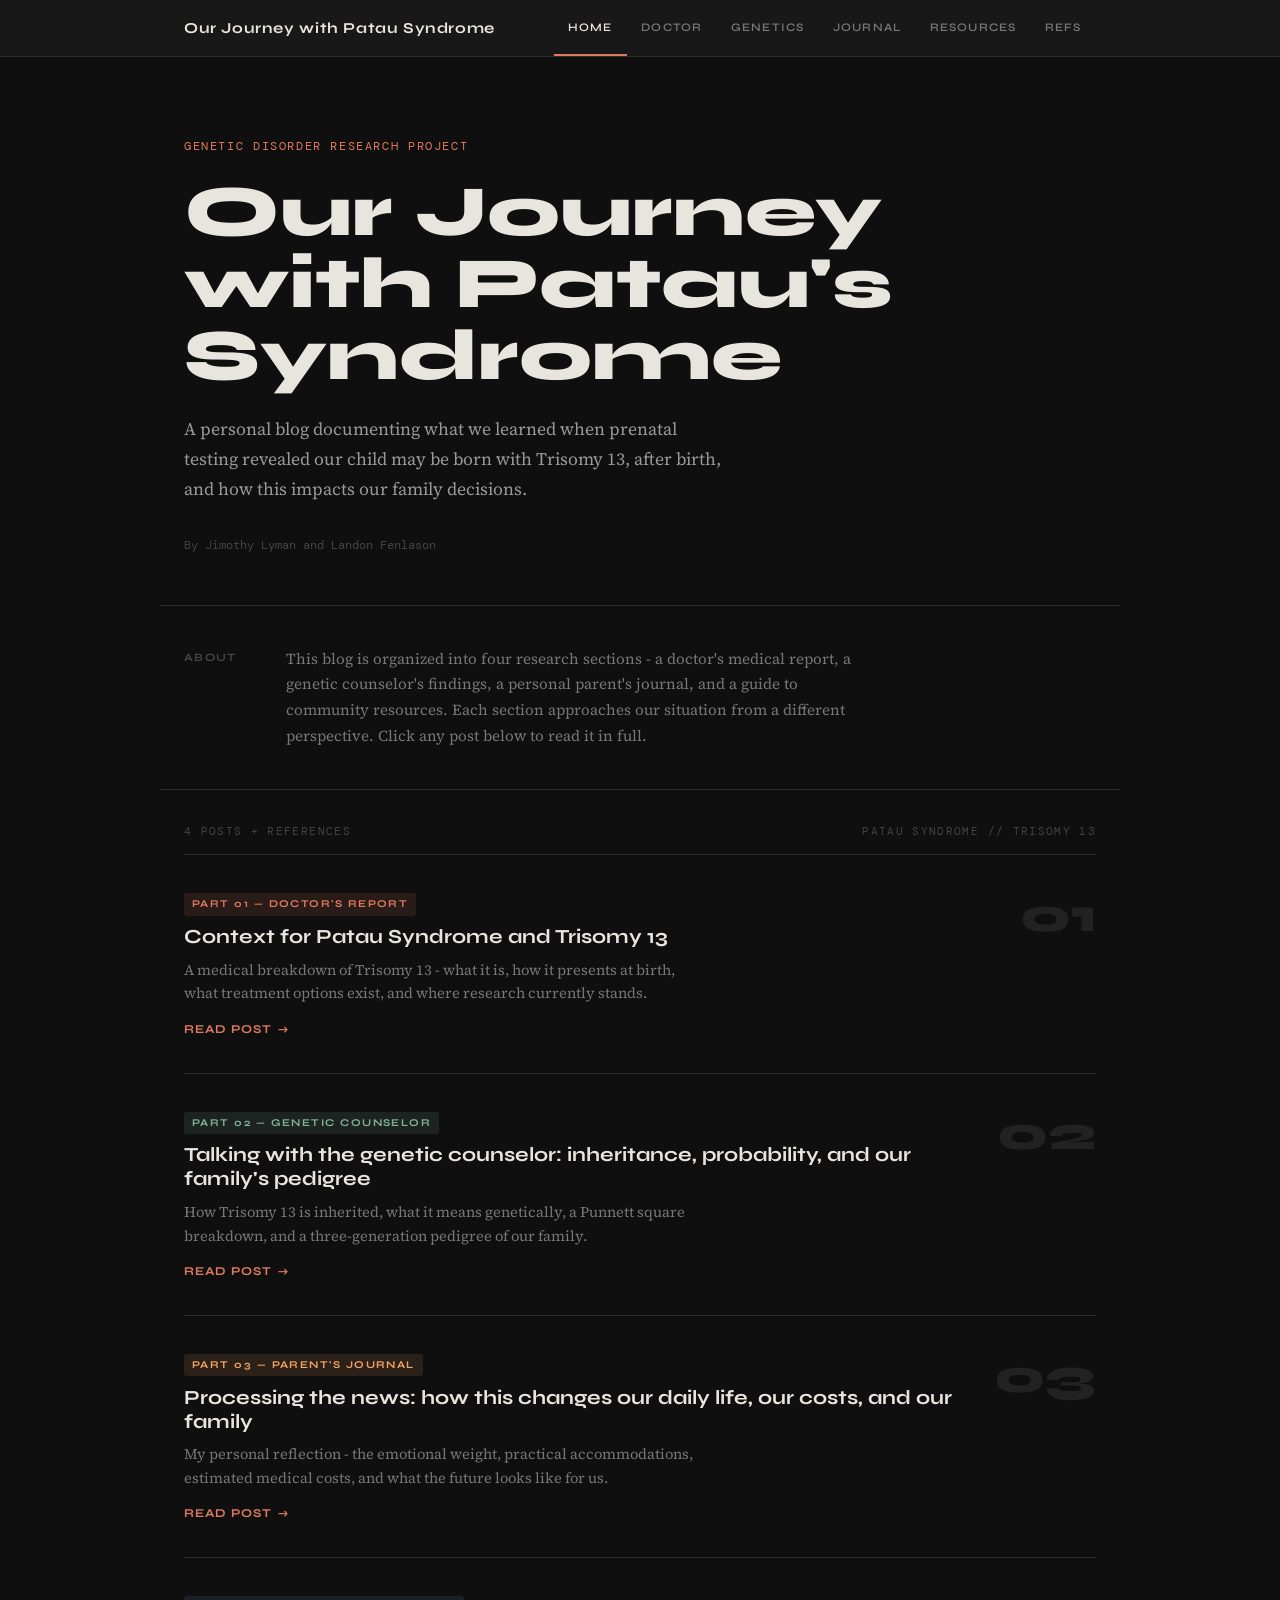
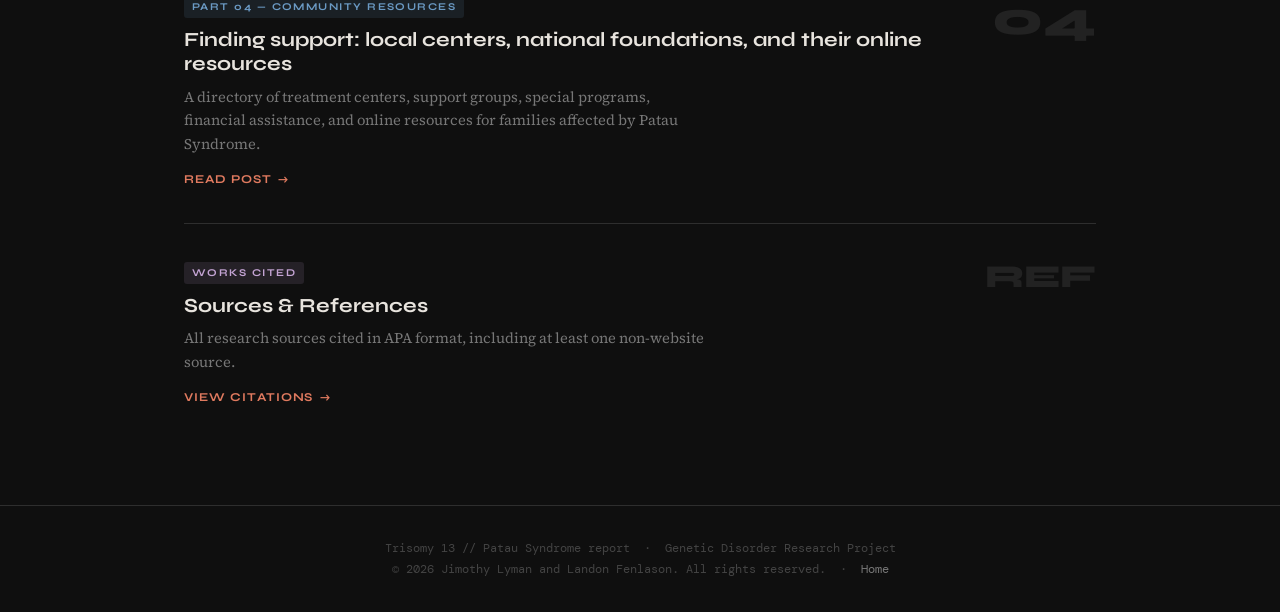
==== commit fe145041: "Format cleaning" ====
--- a/index.html
+++ b/index.html
@@ -11,7 +11,7 @@
 
 <nav class="site-nav">
   <div class="nav-inner">
-    <a href="index.html" class="nav-brand">Our Journey <span>//</span> Patau Syndrome</a>
+    <a href="index.html" class="nav-brand">Our Journey with Patau Syndrome</a>
     <div class="nav-links">
       <a href="index.html" class="active">Home</a>
       <a href="doctors-report.html">Doctor</a>
@@ -27,8 +27,7 @@
   <p class="hero-label">Genetic Disorder Research Project</p>
   <h1>Our Journey<br>with Patau's Syndrome</h1>
   <p class="hero-desc">
-    A personal blog documenting what we learned when prenatal testing revealed our child
-    may be born with Trisomy 13 — from medical facts to family decisions.
+    A personal blog documenting what we learned when prenatal testing revealed our child may be born with Trisomy 13, after birth, and how this impacts our family decisions.
   </p>
   <div class="hero-meta">
     <span>By Jimothy Lyman and Landon Fenlason</span>
@@ -38,7 +37,7 @@
 <div class="about-strip">
   <span class="about-label">About</span>
   <p>
-    This blog is organized into four research sections — a doctor's medical report, a genetic
+    This blog is organized into four research sections - a doctor's medical report, a genetic
     counselor's findings, a personal parent's journal, and a guide to community resources. Each section
     approaches our situation from a different perspective. Click any post below to read it in full.
   </p>
@@ -53,8 +52,8 @@
   <a href="doctors-report.html" class="post-card">
     <div>
       <div class="post-card-tag t1">Part 01 — Doctor's Report</div>
-      <div class="post-card-title">What the doctor told us: symptoms, treatment, and the science of Patau Syndrome</div>
-      <p class="post-card-desc">A medical breakdown of Trisomy 13 — what it is, how it presents at birth, what treatment options exist, and where research currently stands.</p>
+      <div class="post-card-title">Context for Patau Syndrome and Trisomy 13</div>
+      <p class="post-card-desc">A medical breakdown of Trisomy 13 - what it is, how it presents at birth, what treatment options exist, and where research currently stands.</p>
       <span class="read-link">Read post</span>
     </div>
     <div class="post-card-num">01</div>
@@ -63,7 +62,7 @@
   <a href="genetic-counselor.html" class="post-card">
     <div>
       <div class="post-card-tag t2">Part 02 — Genetic Counselor</div>
-      <div class="post-card-title">Sitting with the genetic counselor: inheritance, probability, and our family's pedigree</div>
+      <div class="post-card-title">Talking with the genetic counselor: inheritance, probability, and our family's pedigree</div>
       <p class="post-card-desc">How Trisomy 13 is inherited, what it means genetically, a Punnett square breakdown, and a three-generation pedigree of our family.</p>
       <span class="read-link">Read post</span>
     </div>
@@ -74,7 +73,7 @@
     <div>
       <div class="post-card-tag t3">Part 03 — Parent's Journal</div>
       <div class="post-card-title">Processing the news: how this changes our daily life, our costs, and our family</div>
-      <p class="post-card-desc">My personal reflection — the emotional weight, practical accommodations, estimated medical costs, and what the future looks like for us.</p>
+      <p class="post-card-desc">My personal reflection - the emotional weight, practical accommodations, estimated medical costs, and what the future looks like for us.</p>
       <span class="read-link">Read post</span>
     </div>
     <div class="post-card-num">03</div>
@@ -83,7 +82,7 @@
   <a href="community-resources.html" class="post-card">
     <div>
       <div class="post-card-tag t4">Part 04 — Community Resources</div>
-      <div class="post-card-title">Finding support: local centers, national foundations, and online communities</div>
+      <div class="post-card-title">Finding support: local centers, national foundations, and their online resources</div>
       <p class="post-card-desc">A directory of treatment centers, support groups, special programs, financial assistance, and online resources for families affected by Patau Syndrome.</p>
       <span class="read-link">Read post</span>
     </div>
@@ -103,7 +102,7 @@
 
 <footer class="site-footer">
   Trisomy 13 // Patau Syndrome report &nbsp;&middot;&nbsp; Genetic Disorder Research Project<br>
-  &copy; 2024 Jimothy Lyman and Landon Fenlason. All rights reserved. &nbsp;&middot;&nbsp; <a href="index.html">Home</a>
+  &copy; 2026 Jimothy Lyman and Landon Fenlason. All rights reserved. &nbsp;&middot;&nbsp; <a href="index.html">Home</a>
 </footer>
 
 </body>
--- a/styles.css
+++ b/styles.css
@@ -19,6 +19,7 @@
   --tag3: #f4a261;
   --tag4: #6b9ac4;
   --tag5: #c4a4d4;
+  user-select: none;
 }
 
 /* ── RESET ──────────────────────────────────────────────────── */
@@ -606,7 +607,8 @@
 }
 .citation:last-child { border-bottom: none; }
 .cite-num { font-family: 'Syne', sans-serif; font-size: 1.1rem; font-weight: 800; color: var(--muted2); line-height: 1; padding-top: 0.2rem; min-width: 28px; }
-.cite-body { font-family: 'DM Mono', monospace; font-size: 0.8rem; color: #888; line-height: 1.7; user-select: all; }
+.cite-body { font-family: 'DM Mono', monospace; font-size: 0.8rem; color: #888; line-height: 1.7; user-select: all;}
+.cite-indent {text-indent: -2em;}
 .cite-body .cite-type {
   display: inline-block;
   font-size: 0.65rem;
